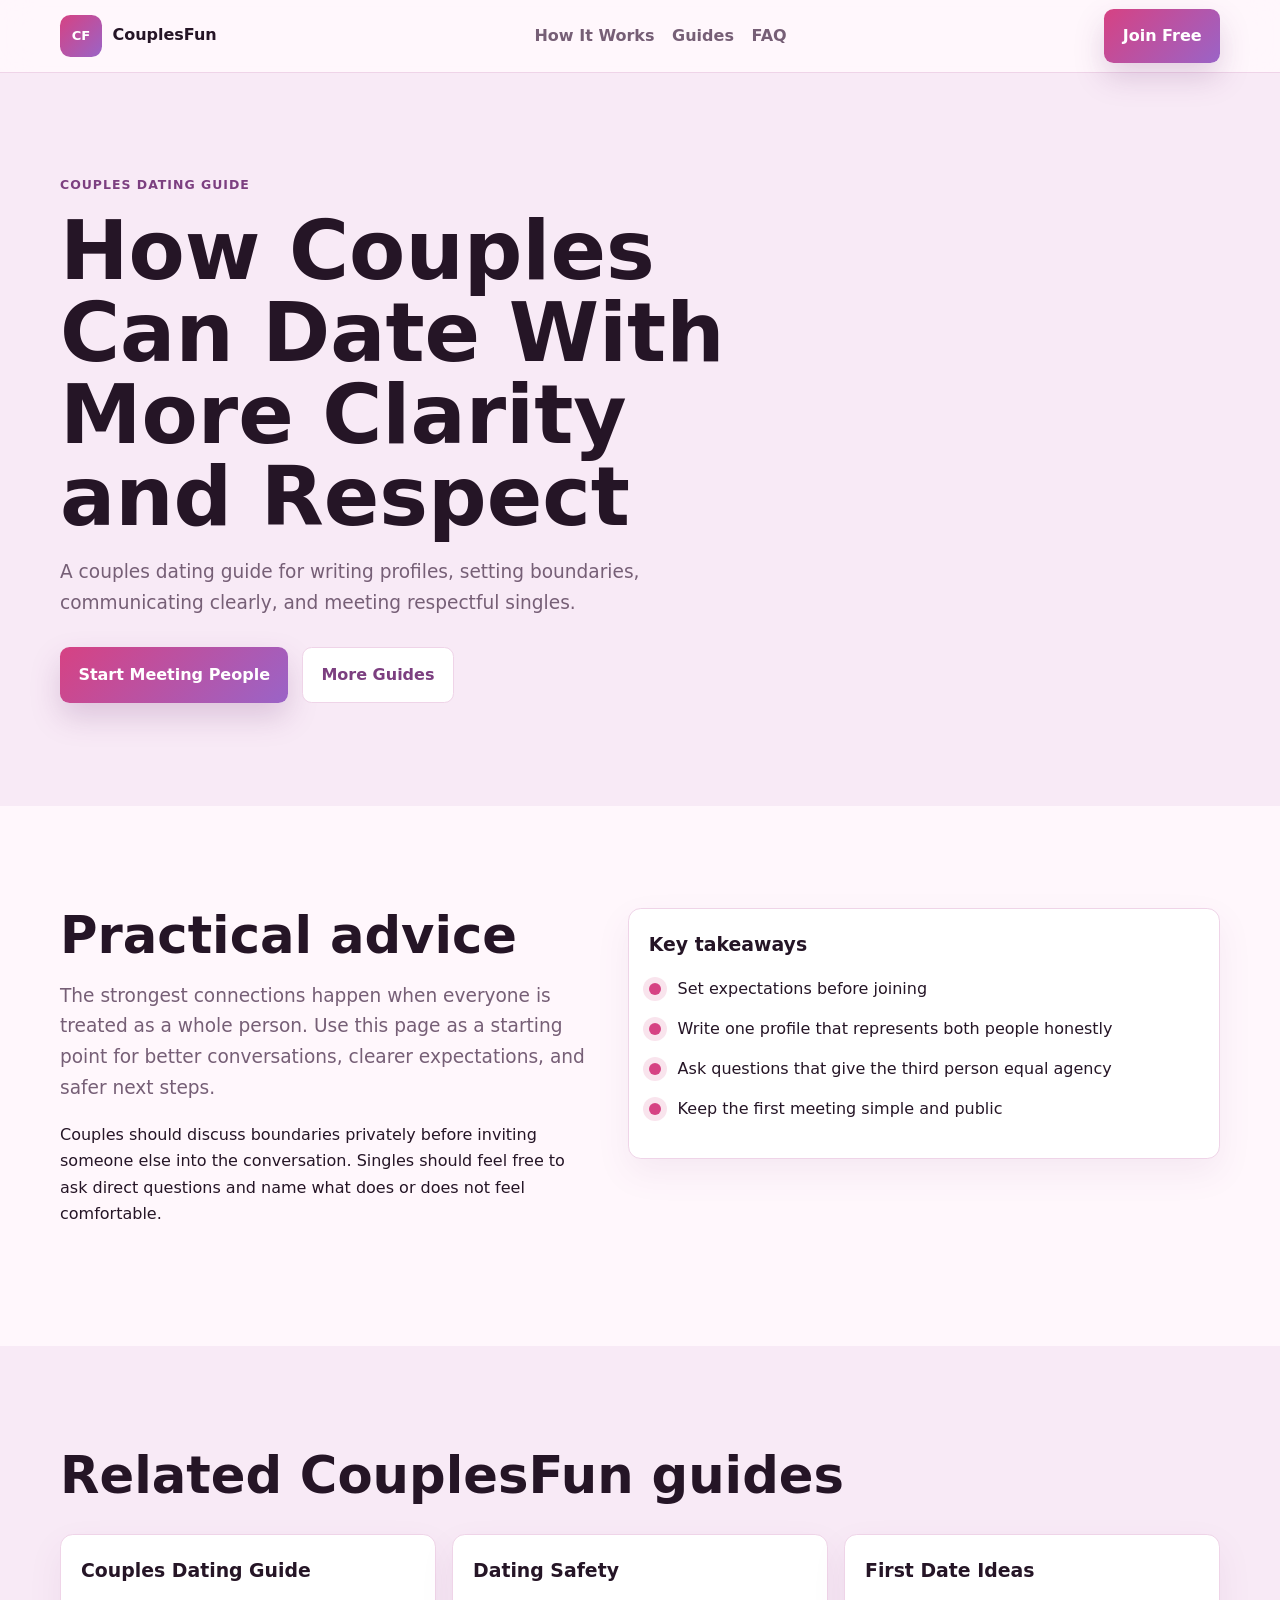
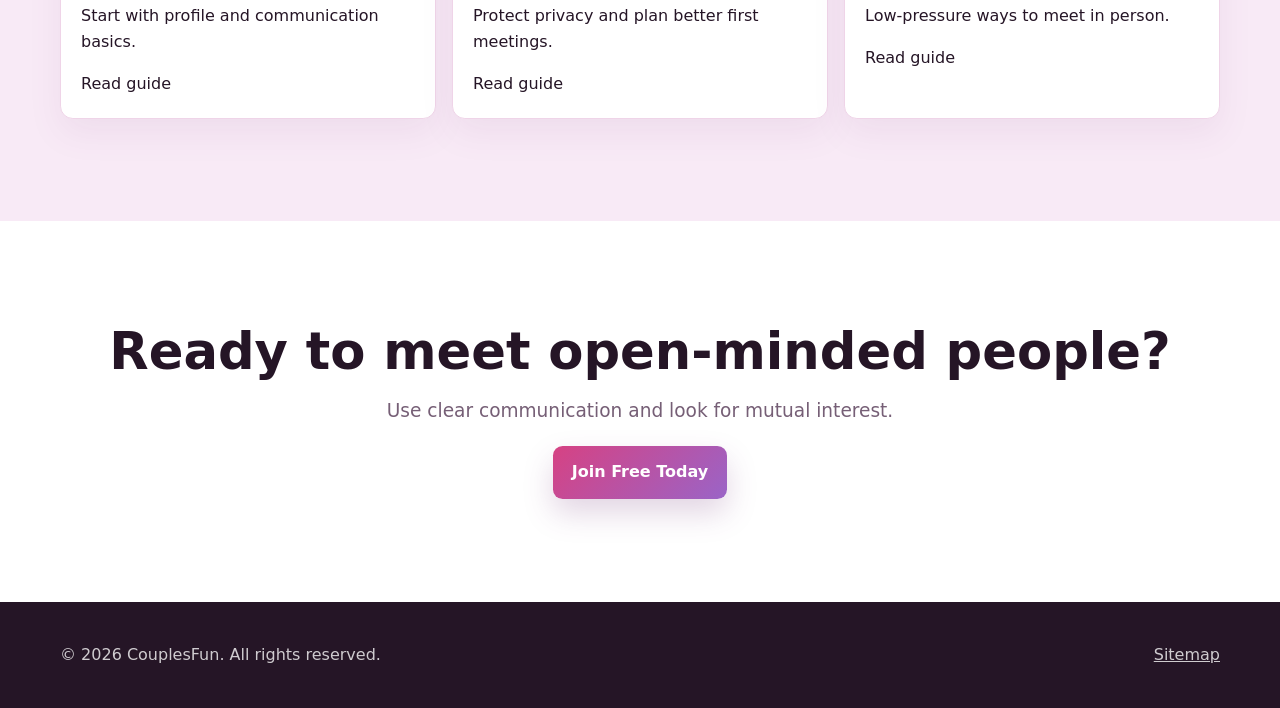
==== couples-dating-guide.html @ ef564374 "Add files via upload" ====
<!doctype html>
<html lang="en">
<head>
  <meta charset="UTF-8">
  <meta name="viewport" content="width=device-width, initial-scale=1.0">
  <title>Couples Dating Guide | CouplesFun</title>
  <meta name="description" content="A couples dating guide for writing profiles, setting boundaries, communicating clearly, and meeting respectful singles.">
  <meta name="robots" content="index, follow, max-image-preview:large">
  <link rel="canonical" href="https://couplesfun.xyz/couples-dating-guide.html">
  <meta property="og:type" content="website">
  <meta property="og:title" content="Couples Dating Guide | CouplesFun">
  <meta property="og:description" content="A couples dating guide for writing profiles, setting boundaries, communicating clearly, and meeting respectful singles.">
  <meta property="og:url" content="https://couplesfun.xyz/couples-dating-guide.html">
  <meta property="og:site_name" content="CouplesFun">
  <meta name="twitter:card" content="summary">
  <style>
:root{--ink:#251526;--muted:#765f76;--soft:#fff7fc;--soft2:#f8eaf6;--line:#efd4e8;--rose:#d64283;--plum:#7c3f80;--violet:#9a64c7;--gold:#f7c86f;--white:#fff}
*{box-sizing:border-box}html{scroll-behavior:smooth}body{margin:0;background:var(--soft);color:var(--ink);font-family:Inter,ui-sans-serif,system-ui,-apple-system,BlinkMacSystemFont,"Segoe UI",Arial,sans-serif;line-height:1.65}a{color:inherit;text-decoration:none}.container{width:min(1160px,calc(100% - 2rem));margin:0 auto}.topbar{position:sticky;top:0;z-index:10;background:rgba(255,247,252,.9);border-bottom:1px solid var(--line);backdrop-filter:blur(16px)}.nav{min-height:72px;display:flex;align-items:center;justify-content:space-between;gap:1rem}.brand{font-weight:900}.brand:before{content:"CF";display:inline-grid;place-items:center;width:42px;height:42px;margin-right:.65rem;border-radius:.65rem;background:linear-gradient(135deg,var(--rose),var(--violet));color:#fff;font-size:.82rem}.nav-links{display:flex;gap:1.1rem;color:var(--muted);font-weight:800}.btn{display:inline-flex;align-items:center;justify-content:center;min-height:48px;padding:.86rem 1.15rem;border-radius:.6rem;background:linear-gradient(135deg,var(--rose),var(--violet));color:#fff;font-weight:900;box-shadow:0 14px 30px rgba(124,63,128,.22)}.btn.secondary{background:#fff;color:var(--plum);border:1px solid var(--line);box-shadow:none}.hero{display:grid;grid-template-columns:.92fr 1.08fr;min-height:760px;background:var(--soft);overflow:hidden}.hero-copy{display:flex;flex-direction:column;justify-content:center;padding:clamp(4rem,7vw,7rem) clamp(1rem,4vw,5rem)}.hero-image{min-height:520px;background-image:url("[data-uri]");background-size:cover;background-position:center}.kicker{margin:0 0 .9rem;color:var(--plum);font-size:.78rem;font-weight:900;letter-spacing:.08em;text-transform:uppercase}h1{max-width:720px;margin:0 0 1.2rem;font-size:clamp(3rem,6.4vw,5.6rem);line-height:1}h2{font-size:clamp(2rem,4vw,3.25rem);line-height:1.06;margin:0 0 1rem}h3{margin:0 0 .55rem;font-size:1.18rem}.lead{max-width:680px;color:var(--muted);font-size:1.16rem}.actions{display:flex;flex-wrap:wrap;gap:.85rem;margin-top:1.8rem}.stats,.cards,.landing-grid{display:grid;grid-template-columns:repeat(3,1fr);gap:1rem;margin-top:2rem}.stat,.card,.faq details,.landing-card{background:#fff;border:1px solid var(--line);border-radius:.8rem;padding:1.25rem;box-shadow:0 14px 34px rgba(124,63,128,.08)}.stat strong{display:block;margin-bottom:.35rem}.section{padding:clamp(4.5rem,8vw,7rem) 0}.muted{background:var(--soft2)}.section-head{max-width:760px;margin-bottom:2rem}.split{display:grid;grid-template-columns:.95fr 1.05fr;gap:2rem;align-items:start}.check{display:grid;gap:.85rem;padding:0;list-style:none}.check li{position:relative;padding-left:1.8rem}.check li:before{content:"";position:absolute;left:0;top:.45rem;width:.75rem;height:.75rem;border-radius:50%;background:var(--rose);box-shadow:0 0 0 6px rgba(214,66,131,.14)}.app-band{background:linear-gradient(135deg,var(--plum),var(--rose));color:#fff}.app-band .kicker,.app-band .lead{color:rgba(255,255,255,.78)}.app-grid{display:grid;grid-template-columns:1fr auto;gap:2rem;align-items:center}.app-actions{display:flex;flex-wrap:wrap;gap:.75rem;justify-content:flex-end}.app-actions .btn:first-child{background:var(--gold);color:var(--ink)}.faq-grid{display:grid;grid-template-columns:.85fr 1.15fr;gap:2rem}.faq details{margin-bottom:.8rem}.faq summary{cursor:pointer;font-weight:900}.faq p{color:var(--muted)}.landing-grid{grid-template-columns:repeat(5,1fr)}.landing-card span{color:var(--rose);font-size:.76rem;font-weight:900;letter-spacing:.08em;text-transform:uppercase}.landing-card a{display:inline-block;margin-top:1rem;color:var(--plum);font-weight:900}.final{text-align:center;background:#fff}.final .lead{margin-inline:auto}footer{background:var(--ink);color:rgba(255,255,255,.78);padding:1.5rem 0}.footer-inner{display:flex;justify-content:space-between;gap:1rem}.footer-inner a{text-decoration:underline}@media(max-width:900px){.nav-links{display:none}.hero{grid-template-columns:1fr}.hero-image{order:-1;min-height:min(80vw,460px)}.hero-copy{padding:3rem 1rem}.stats,.cards,.landing-grid,.split,.app-grid,.faq-grid{grid-template-columns:1fr}.app-actions{justify-content:flex-start}.footer-inner{flex-direction:column}h1{font-size:clamp(2.7rem,11vw,4rem)}.actions,.app-actions{flex-direction:column}.btn{width:100%}}
</style>
  <script type="application/ld+json">{"@context":"https://schema.org","@type":"FAQPage","mainEntity":[{"@type":"Question","name":"What is couples dating guide?","acceptedAnswer":{"@type":"Answer","text":"A couples dating guide for writing profiles, setting boundaries, communicating clearly, and meeting respectful singles."}},{"@type":"Question","name":"How do I start safely?","acceptedAnswer":{"@type":"Answer","text":"Start with honest communication, clear boundaries, public first meetings, and privacy-conscious messaging."}}]}</script>
</head>
<body><header class="topbar"><div class="container nav"><a class="brand" href="index.html">CouplesFun</a><div class="nav-links"><a href="index.html#how-it-works">How It Works</a><a href="index.html#guides">Guides</a><a href="index.html#faq">FAQ</a></div><a class="btn" href="https://www.bicupid.com/registerStep1?tid=af100017352_cf" rel="nofollow sponsored">Join Free</a></div></header><main><section class="section muted"><div class="container"><p class="kicker">Couples Dating Guide</p><h1>How Couples Can Date With More Clarity and Respect</h1><p class="lead">A couples dating guide for writing profiles, setting boundaries, communicating clearly, and meeting respectful singles.</p><div class="actions"><a class="btn" href="https://www.bicupid.com/registerStep1?tid=af100017352_cf" rel="nofollow sponsored">Start Meeting People</a><a class="btn secondary" href="index.html#guides">More Guides</a></div></div></section><section class="section"><div class="container split"><article><h2>Practical advice</h2><p class="lead">The strongest connections happen when everyone is treated as a whole person. Use this page as a starting point for better conversations, clearer expectations, and safer next steps.</p><p>Couples should discuss boundaries privately before inviting someone else into the conversation. Singles should feel free to ask direct questions and name what does or does not feel comfortable.</p></article><div class="card"><h3>Key takeaways</h3><ul class="check"><li>Set expectations before joining</li><li>Write one profile that represents both people honestly</li><li>Ask questions that give the third person equal agency</li><li>Keep the first meeting simple and public</li></ul></div></div></section><section class="section muted"><div class="container"><h2>Related CouplesFun guides</h2><div class="cards"><article class="card"><h3>Couples Dating Guide</h3><p>Start with profile and communication basics.</p><a href="couples-dating-guide.html">Read guide</a></article><article class="card"><h3>Dating Safety</h3><p>Protect privacy and plan better first meetings.</p><a href="couples-dating-safety.html">Read guide</a></article><article class="card"><h3>First Date Ideas</h3><p>Low-pressure ways to meet in person.</p><a href="couples-first-date-ideas.html">Read guide</a></article></div></div></section><section class="section final"><div class="container"><h2>Ready to meet open-minded people?</h2><p class="lead">Use clear communication and look for mutual interest.</p><a class="btn" href="https://www.bicupid.com/registerStep1?tid=af100017352_cf" rel="nofollow sponsored">Join Free Today</a></div></section></main><footer><div class="container footer-inner"><p>© 2026 CouplesFun. All rights reserved.</p><p><a href="sitemap.xml">Sitemap</a></p></div></footer></body>
</html>
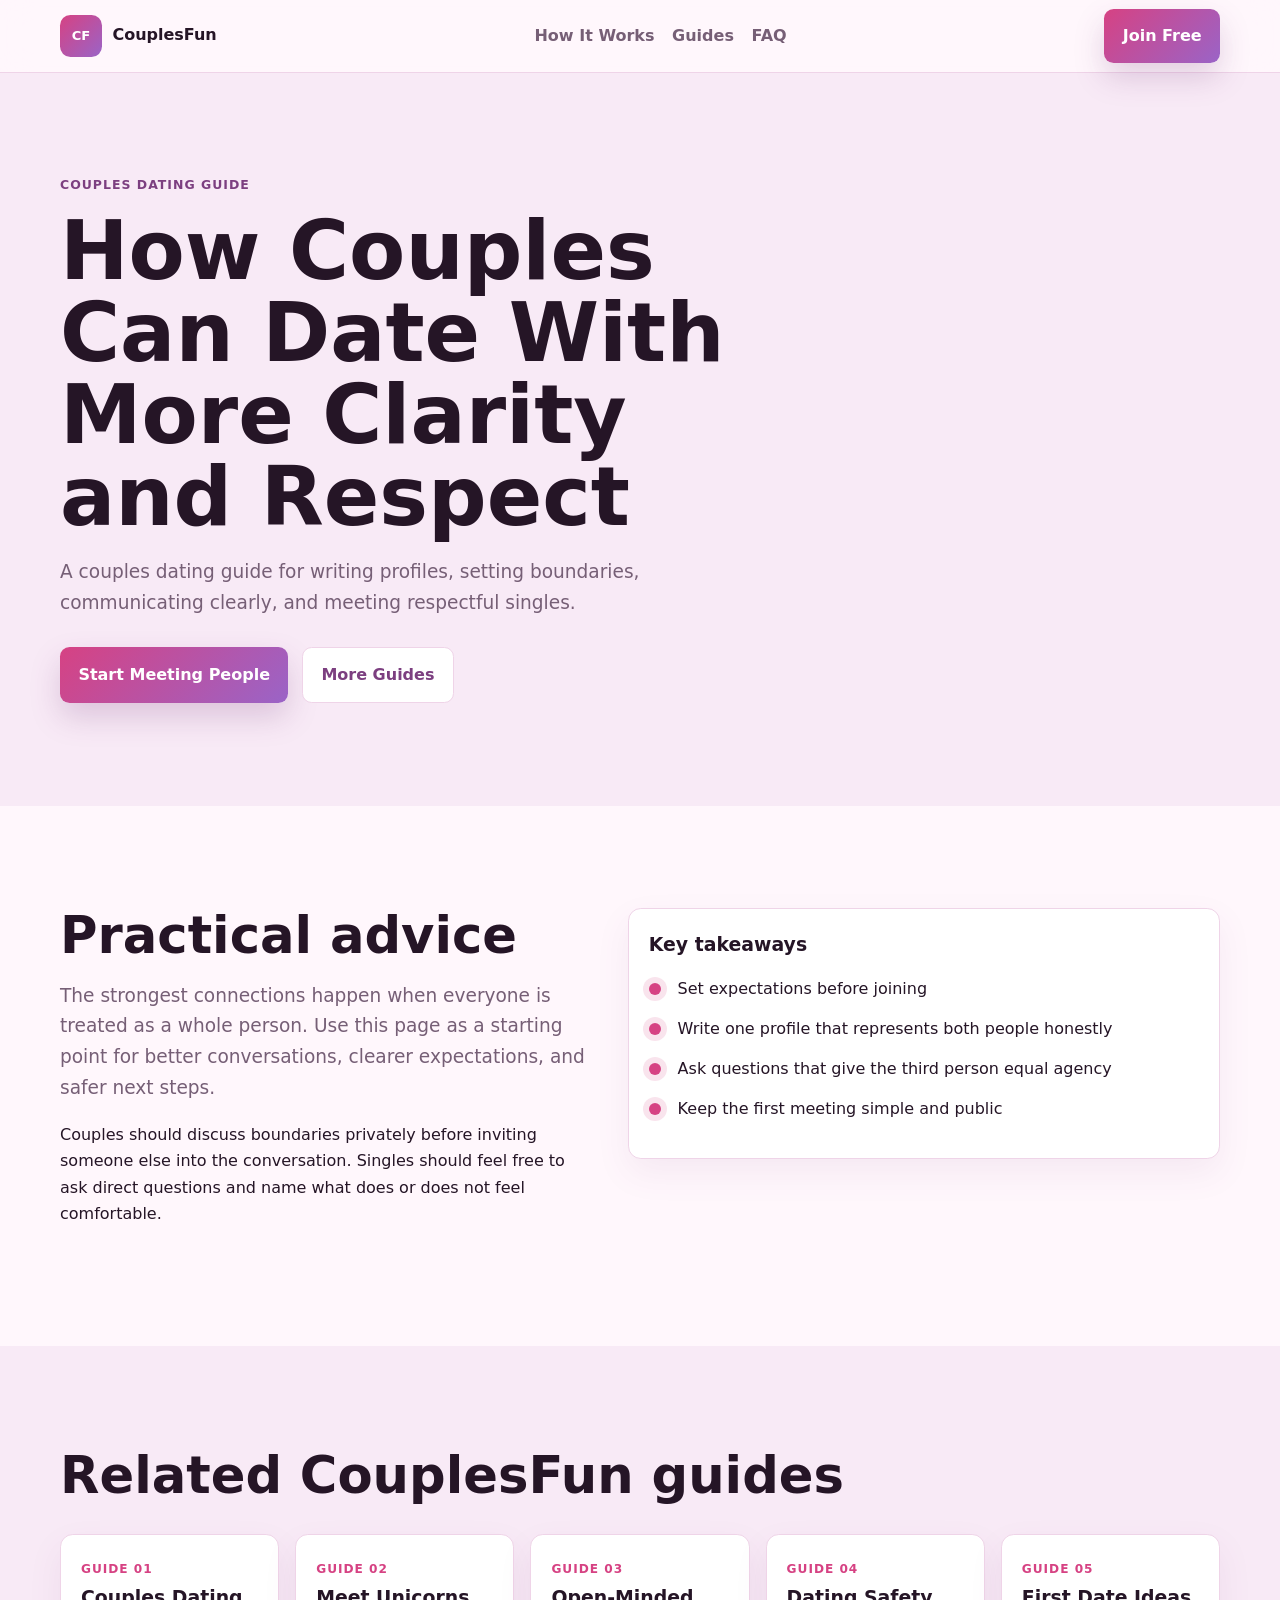
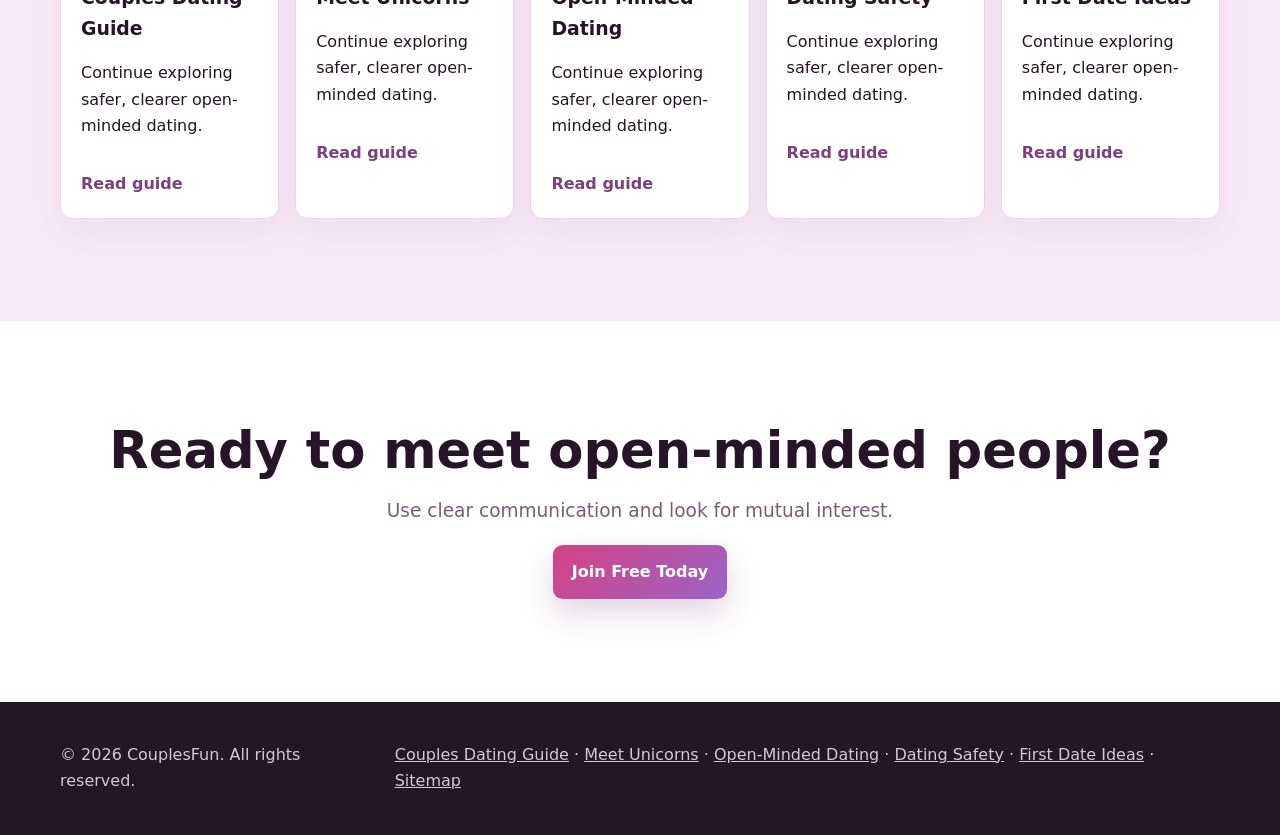
==== commit d1d15f5c: "Add files via upload" ====
--- a/couples-dating-guide.html
+++ b/couples-dating-guide.html
@@ -15,9 +15,9 @@
   <meta name="twitter:card" content="summary">
   <style>
 :root{--ink:#251526;--muted:#765f76;--soft:#fff7fc;--soft2:#f8eaf6;--line:#efd4e8;--rose:#d64283;--plum:#7c3f80;--violet:#9a64c7;--gold:#f7c86f;--white:#fff}
-*{box-sizing:border-box}html{scroll-behavior:smooth}body{margin:0;background:var(--soft);color:var(--ink);font-family:Inter,ui-sans-serif,system-ui,-apple-system,BlinkMacSystemFont,"Segoe UI",Arial,sans-serif;line-height:1.65}a{color:inherit;text-decoration:none}.container{width:min(1160px,calc(100% - 2rem));margin:0 auto}.topbar{position:sticky;top:0;z-index:10;background:rgba(255,247,252,.9);border-bottom:1px solid var(--line);backdrop-filter:blur(16px)}.nav{min-height:72px;display:flex;align-items:center;justify-content:space-between;gap:1rem}.brand{font-weight:900}.brand:before{content:"CF";display:inline-grid;place-items:center;width:42px;height:42px;margin-right:.65rem;border-radius:.65rem;background:linear-gradient(135deg,var(--rose),var(--violet));color:#fff;font-size:.82rem}.nav-links{display:flex;gap:1.1rem;color:var(--muted);font-weight:800}.btn{display:inline-flex;align-items:center;justify-content:center;min-height:48px;padding:.86rem 1.15rem;border-radius:.6rem;background:linear-gradient(135deg,var(--rose),var(--violet));color:#fff;font-weight:900;box-shadow:0 14px 30px rgba(124,63,128,.22)}.btn.secondary{background:#fff;color:var(--plum);border:1px solid var(--line);box-shadow:none}.hero{display:grid;grid-template-columns:.92fr 1.08fr;min-height:760px;background:var(--soft);overflow:hidden}.hero-copy{display:flex;flex-direction:column;justify-content:center;padding:clamp(4rem,7vw,7rem) clamp(1rem,4vw,5rem)}.hero-image{min-height:520px;background-image:url("[data-uri]